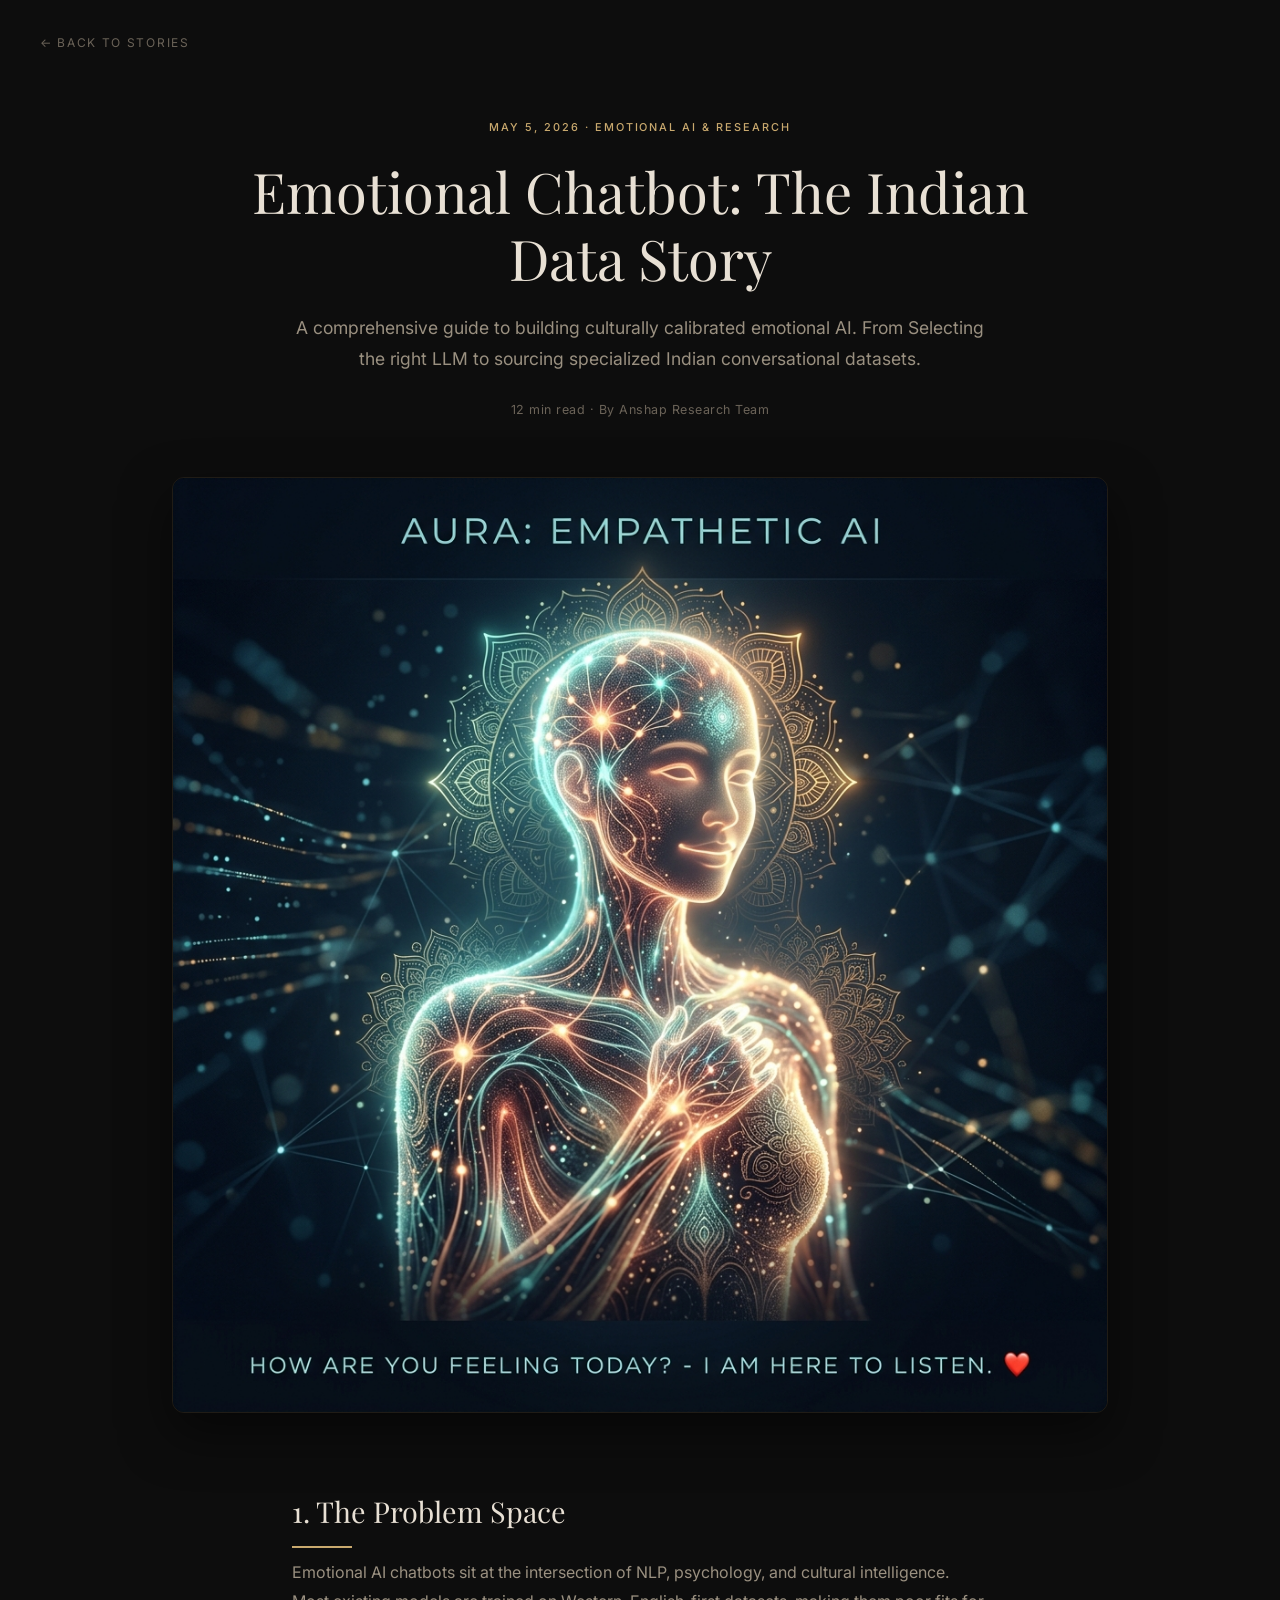
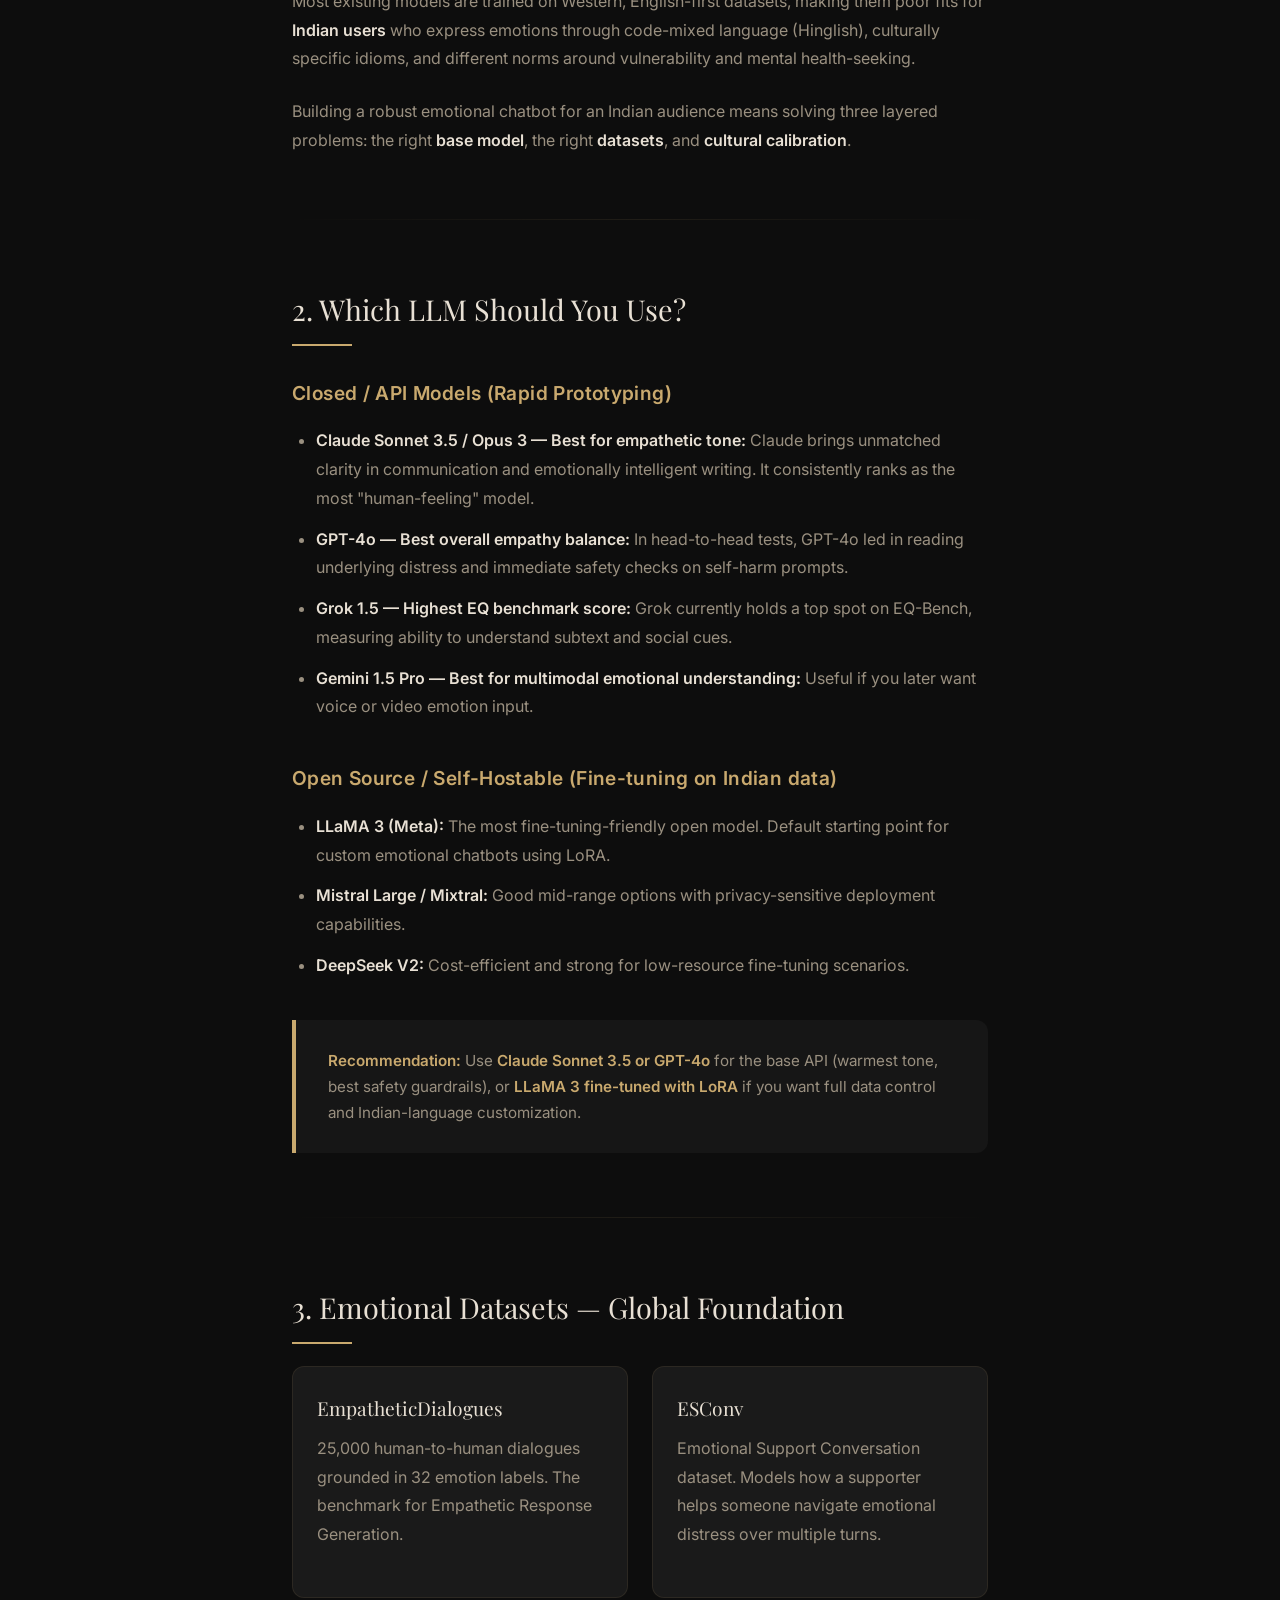
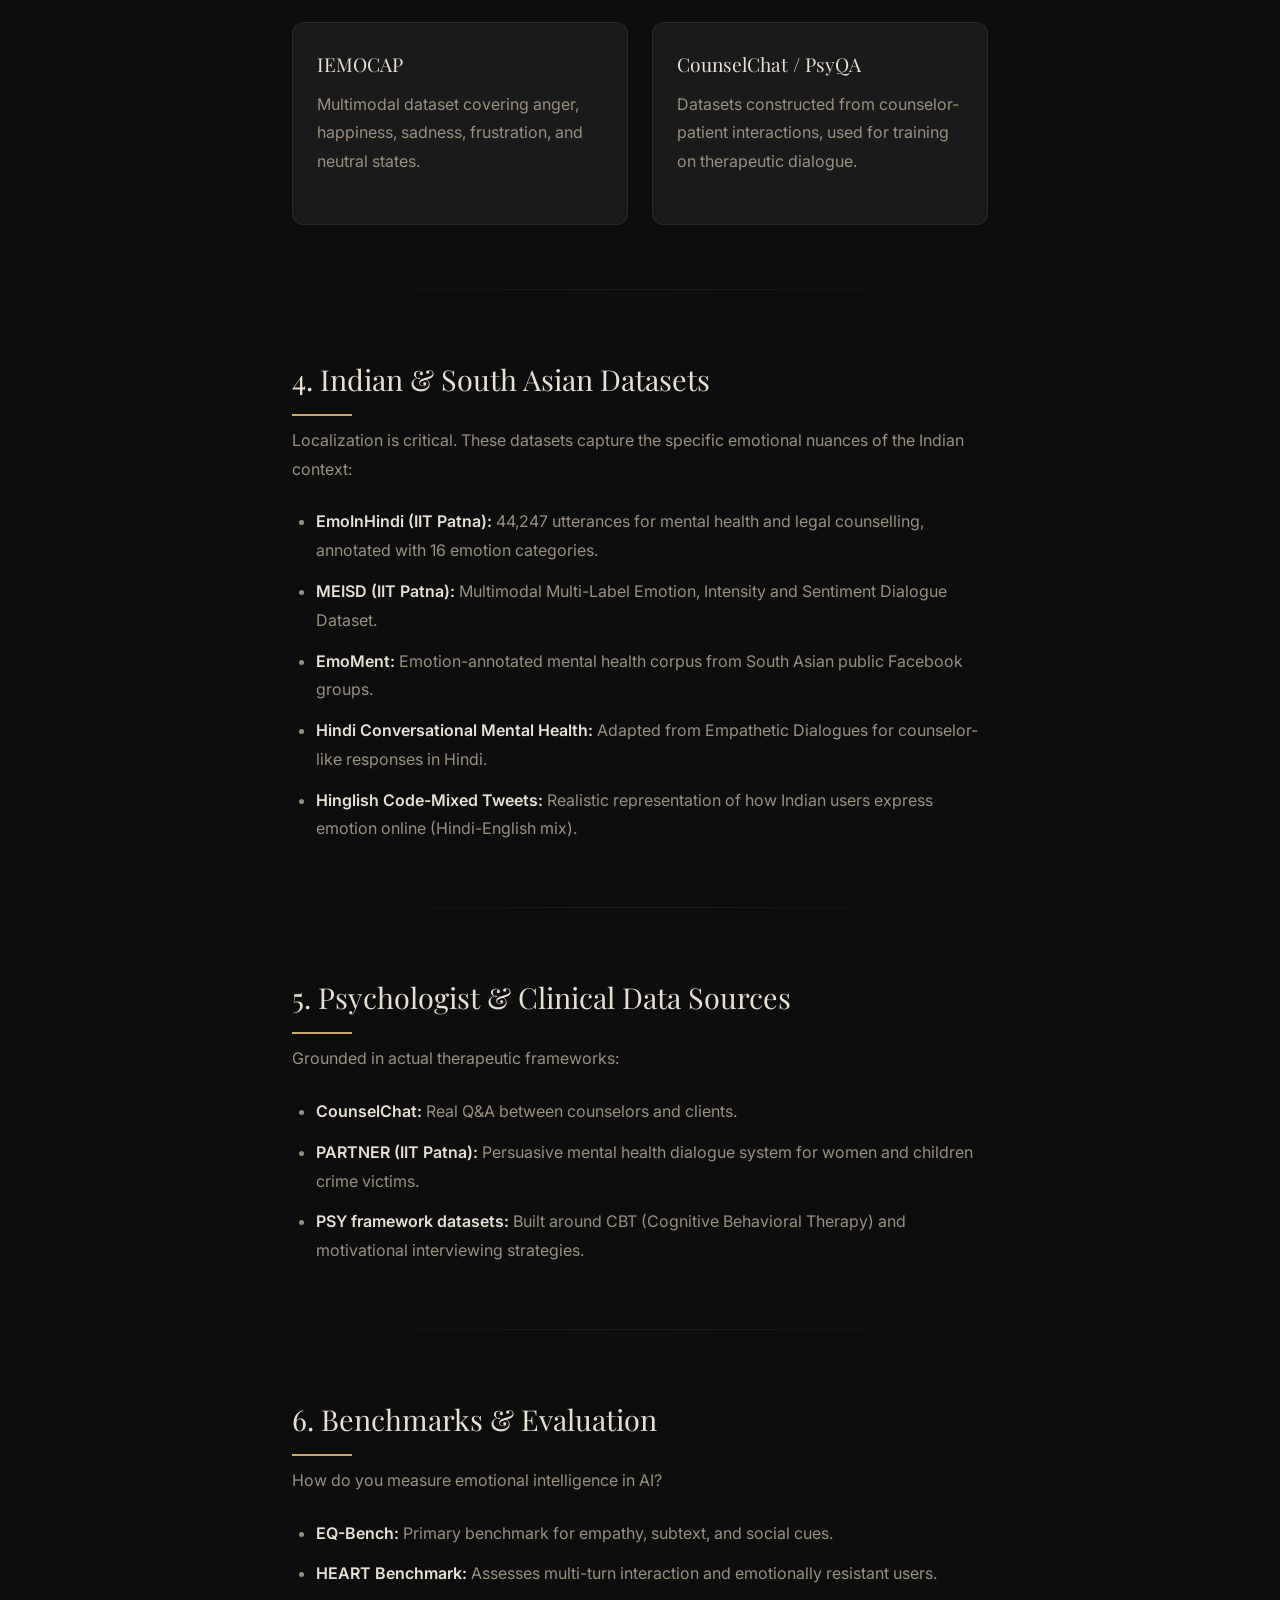
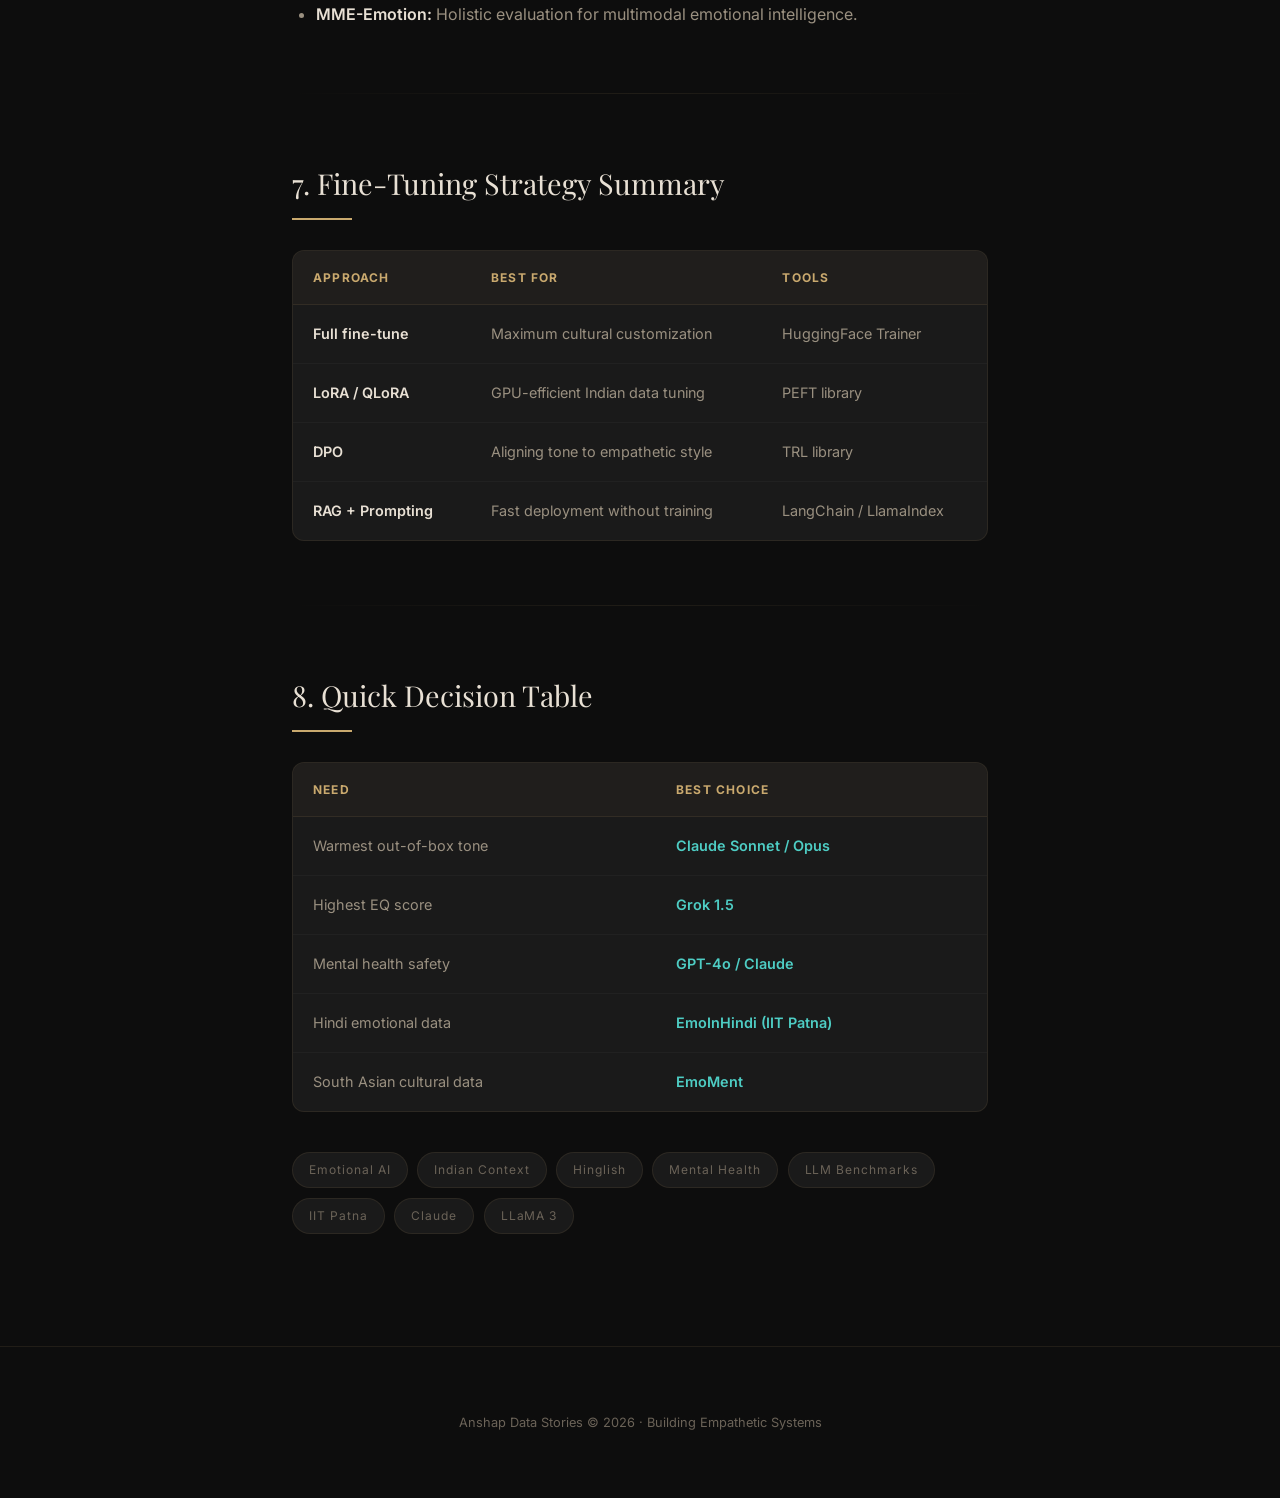
==== stories/emotional-chatbot/index.html @ f3577011 "feat: add emotional chatbot data story for Indian context" ====
<!DOCTYPE html>
<html lang="en">
<head>
  <meta charset="UTF-8" />
  <meta name="viewport" content="width=device-width, initial-scale=1.0" />
  <title>Emotional Chatbot: Data Story & Research Guide — Data Story</title>
  <meta name="description" content="A comprehensive guide to building emotional AI for the Indian context, covering models, datasets, and cultural calibration." />
  <link rel="preconnect" href="https://fonts.googleapis.com" />
  <link rel="preconnect" href="https://fonts.gstatic.com" crossorigin />
  <link href="https://fonts.googleapis.com/css2?family=Inter:wght@400;500;600&family=Playfair+Display:ital,wght@0,400;0,600;1,400&family=JetBrains+Mono:wght@400;500&display=swap" rel="stylesheet" />
  <link rel="icon" type="image/png" href="../../assets/favicon.png" />
  <style>
    /* ===== TOKENS (Space3 Dark Theme) ===== */
    :root {
      --bg: #0d0d0d;
      --bg-elevated: #161616;
      --bg-card: #1a1a1a;
      --text: #e8e0d4;
      --text-dim: #9a9080;
      --text-muted: #6b6358;
      --gold: #c9a96e;
      --gold-dim: #8a7340;
      --teal: #4ecdc4;
      --blue: #6882c4;
      --coral: #e07a5f;
      --green: #7ec8a0;
      --purple: #a78bfa;
      --pink: #f472b6;
      --border: rgba(201,169,110,0.1);
      --serif: 'Playfair Display', Georgia, serif;
      --sans: 'Inter', sans-serif;
      --mono: 'JetBrains Mono', monospace;
    }

    *, *::before, *::after { box-sizing: border-box; margin: 0; padding: 0; }
    html { scroll-behavior: smooth; }
    body {
      font-family: var(--sans);
      background: var(--bg);
      color: var(--text);
      line-height: 1.8;
      -webkit-font-smoothing: antialiased;
    }
    a { color: var(--gold); text-decoration: none; }
    a:hover { text-decoration: underline; }

    /* ===== BACK LINK ===== */
    .back-link {
      display: inline-flex;
      align-items: center;
      gap: 0.5rem;
      padding: 2rem 2.5rem;
      font-size: 0.75rem;
      letter-spacing: 0.14em;
      text-transform: uppercase;
      color: var(--text-muted);
      transition: color 0.2s;
    }
    .back-link:hover { color: var(--gold); text-decoration: none; }

    /* ===== HERO ===== */
    .hero {
      text-align: center;
      padding: 2rem 2rem 3.5rem;
      max-width: 900px;
      margin: 0 auto;
    }
    .hero .label {
      font-size: 0.68rem;
      font-weight: 500;
      letter-spacing: 0.18em;
      text-transform: uppercase;
      color: var(--gold);
      margin-bottom: 1.25rem;
    }
    .hero h1 {
      font-family: var(--serif);
      font-size: clamp(2rem, 5vw, 3.5rem);
      font-weight: 400;
      line-height: 1.2;
      margin-bottom: 1.25rem;
    }
    .hero .subtitle {
      font-size: 1.1rem;
      color: var(--text-dim);
      max-width: 700px;
      margin: 0 auto 1.5rem;
    }
    .hero .meta {
      font-size: 0.78rem;
      color: var(--text-muted);
      letter-spacing: 0.04em;
    }

    /* ===== HERO IMAGE ===== */
    .hero-image {
      max-width: 1000px;
      margin: 0 auto 4rem;
      padding: 0 2rem;
    }
    .hero-image img {
      width: 100%;
      border-radius: 12px;
      border: 1px solid var(--border);
      box-shadow: 0 20px 50px rgba(0,0,0,0.5);
    }

    /* ===== ARTICLE ===== */
    .article {
      max-width: 760px;
      margin: 0 auto;
      padding: 0 2rem 5rem;
    }

    .article h2 {
      font-family: var(--serif);
      font-size: 1.8rem;
      font-weight: 400;
      margin: 3.5rem 0 1.25rem;
      color: var(--text);
      position: relative;
    }
    .article h2::after {
      content: '';
      position: absolute;
      bottom: -10px;
      left: 0;
      width: 60px;
      height: 2px;
      background: var(--gold);
    }

    .article h3 {
      font-size: 1.2rem;
      font-weight: 600;
      margin: 2.5rem 0 1rem;
      color: var(--gold);
      letter-spacing: 0.02em;
    }

    .article p {
      margin-bottom: 1.5rem;
      color: var(--text-dim);
      font-size: 1rem;
    }

    .article ul, .article ol {
      padding-left: 1.5rem;
      margin-bottom: 1.5rem;
    }

    .article li {
      margin-bottom: 0.75rem;
      color: var(--text-dim);
      font-size: 1rem;
    }

    .article strong {
      color: var(--text);
      font-weight: 600;
    }

    /* ===== DIVIDER ===== */
    .divider {
      border: none;
      height: 1px;
      background: linear-gradient(90deg, transparent, var(--border), transparent);
      margin: 4rem 0;
    }

    /* ===== TABLES ===== */
    .table-wrap {
      overflow-x: auto;
      margin: 2.5rem 0;
      border-radius: 12px;
      border: 1px solid var(--border);
      background: var(--bg-card);
    }
    table {
      width: 100%;
      border-collapse: collapse;
      font-size: 0.9rem;
    }
    th {
      padding: 1rem 1.25rem;
      text-align: left;
      font-size: 0.75rem;
      letter-spacing: 0.1em;
      text-transform: uppercase;
      color: var(--gold);
      border-bottom: 1px solid var(--border);
      background: rgba(201,169,110,0.03);
    }
    td {
      padding: 1rem 1.25rem;
      color: var(--text-dim);
      border-bottom: 1px solid rgba(255,255,255,0.03);
    }
    tr:last-child td { border-bottom: none; }
    tbody tr:hover { background: rgba(201,169,110,0.04); }
    .highlight { color: var(--teal); font-weight: 600; }

    /* ===== CALLOUT ===== */
    .callout {
      background: var(--bg-elevated);
      border-left: 4px solid var(--gold);
      border-radius: 0 12px 12px 0;
      padding: 1.75rem 2rem;
      margin: 2.5rem 0;
      font-size: 0.95rem;
      color: var(--text-dim);
      line-height: 1.7;
    }
    .callout strong { color: var(--gold); }

    /* ===== GRID FOR DATASETS ===== */
    .dataset-grid {
      display: grid;
      grid-template-columns: repeat(auto-fit, minmax(300px, 1fr));
      gap: 1.5rem;
      margin: 2rem 0;
    }
    .dataset-card {
      background: var(--bg-card);
      border: 1px solid var(--border);
      border-radius: 12px;
      padding: 1.5rem;
      transition: transform 0.3s ease;
    }
    .dataset-card:hover {
      transform: translateY(-5px);
      border-color: rgba(201,169,110,0.2);
    }
    .dataset-name {
      font-family: var(--serif);
      font-size: 1.2rem;
      color: var(--text);
      margin-bottom: 0.5rem;
      display: block;
    }
    .dataset-desc {
      font-size: 0.9rem;
      color: var(--text-dim);
    }

    /* ===== TAGS ===== */
    .tag-list {
      display: flex;
      flex-wrap: wrap;
      gap: 0.6rem;
      margin: 2rem 0;
    }
    .tag {
      display: inline-block;
      padding: 0.4rem 1rem;
      background: var(--bg-card);
      border: 1px solid var(--border);
      border-radius: 24px;
      font-size: 0.75rem;
      letter-spacing: 0.08em;
      color: var(--text-muted);
      transition: all 0.2s;
    }
    .tag:hover {
      border-color: var(--gold);
      color: var(--gold);
    }

    /* ===== FOOTER ===== */
    .story-footer {
      text-align: center;
      padding: 4rem 2rem;
      border-top: 1px solid var(--border);
      color: var(--text-muted);
      font-size: 0.8rem;
    }

    /* ===== ANIMATIONS ===== */
    @keyframes fadeUp {
      from { opacity: 0; transform: translateY(20px); }
      to { opacity: 1; transform: translateY(0); }
    }
    .fade-in { animation: fadeUp 0.6s ease forwards; opacity: 0; }

    @media (max-width: 600px) {
      .hero { padding: 3rem 1.5rem; }
      .dataset-grid { grid-template-columns: 1fr; }
    }
  </style>
</head>
<body>

  <a href="../../index.html" class="back-link">← Back to stories</a>

  <!-- ===== HERO ===== -->
  <section class="hero fade-in">
    <p class="label">May 5, 2026 · Emotional AI & Research</p>
    <h1>Emotional Chatbot: The Indian Data Story</h1>
    <p class="subtitle">A comprehensive guide to building culturally calibrated emotional AI. From Selecting the right LLM to sourcing specialized Indian conversational datasets.</p>
    <p class="meta">12 min read · By Anshap Research Team</p>
  </section>

  <div class="hero-image fade-in">
    <img src="../../assets/emotional_chatbot_hero.png" alt="Emotional AI Visualization" />
  </div>

  <!-- ===== ARTICLE ===== -->
  <article class="article">

    <h2>1. The Problem Space</h2>
    <p>Emotional AI chatbots sit at the intersection of NLP, psychology, and cultural intelligence. Most existing models are trained on Western, English-first datasets, making them poor fits for <strong>Indian users</strong> who express emotions through code-mixed language (Hinglish), culturally specific idioms, and different norms around vulnerability and mental health-seeking.</p>
    <p>Building a robust emotional chatbot for an Indian audience means solving three layered problems: the right <strong>base model</strong>, the right <strong>datasets</strong>, and <strong>cultural calibration</strong>.</p>

    <hr class="divider" />

    <h2>2. Which LLM Should You Use?</h2>
    
    <h3>Closed / API Models (Rapid Prototyping)</h3>
    <ul>
      <li><strong>Claude Sonnet 3.5 / Opus 3 — Best for empathetic tone:</strong> Claude brings unmatched clarity in communication and emotionally intelligent writing. It consistently ranks as the most "human-feeling" model.</li>
      <li><strong>GPT-4o — Best overall empathy balance:</strong> In head-to-head tests, GPT-4o led in reading underlying distress and immediate safety checks on self-harm prompts.</li>
      <li><strong>Grok 1.5 — Highest EQ benchmark score:</strong> Grok currently holds a top spot on EQ-Bench, measuring ability to understand subtext and social cues.</li>
      <li><strong>Gemini 1.5 Pro — Best for multimodal emotional understanding:</strong> Useful if you later want voice or video emotion input.</li>
    </ul>

    <h3>Open Source / Self-Hostable (Fine-tuning on Indian data)</h3>
    <ul>
      <li><strong>LLaMA 3 (Meta):</strong> The most fine-tuning-friendly open model. Default starting point for custom emotional chatbots using LoRA.</li>
      <li><strong>Mistral Large / Mixtral:</strong> Good mid-range options with privacy-sensitive deployment capabilities.</li>
      <li><strong>DeepSeek V2:</strong> Cost-efficient and strong for low-resource fine-tuning scenarios.</li>
    </ul>

    <div class="callout">
      <strong>Recommendation:</strong> Use <strong>Claude Sonnet 3.5 or GPT-4o</strong> for the base API (warmest tone, best safety guardrails), or <strong>LLaMA 3 fine-tuned with LoRA</strong> if you want full data control and Indian-language customization.
    </div>

    <hr class="divider" />

    <h2>3. Emotional Datasets — Global Foundation</h2>
    <div class="dataset-grid">
      <div class="dataset-card">
        <span class="dataset-name">EmpatheticDialogues</span>
        <p class="dataset-desc">25,000 human-to-human dialogues grounded in 32 emotion labels. The benchmark for Empathetic Response Generation.</p>
      </div>
      <div class="dataset-card">
        <span class="dataset-name">ESConv</span>
        <p class="dataset-desc">Emotional Support Conversation dataset. Models how a supporter helps someone navigate emotional distress over multiple turns.</p>
      </div>
      <div class="dataset-card">
        <span class="dataset-name">IEMOCAP</span>
        <p class="dataset-desc">Multimodal dataset covering anger, happiness, sadness, frustration, and neutral states.</p>
      </div>
      <div class="dataset-card">
        <span class="dataset-name">CounselChat / PsyQA</span>
        <p class="dataset-desc">Datasets constructed from counselor-patient interactions, used for training on therapeutic dialogue.</p>
      </div>
    </div>

    <hr class="divider" />

    <h2>4. Indian & South Asian Datasets</h2>
    <p>Localization is critical. These datasets capture the specific emotional nuances of the Indian context:</p>
    <ul>
      <li><strong>EmoInHindi (IIT Patna):</strong> 44,247 utterances for mental health and legal counselling, annotated with 16 emotion categories.</li>
      <li><strong>MEISD (IIT Patna):</strong> Multimodal Multi-Label Emotion, Intensity and Sentiment Dialogue Dataset.</li>
      <li><strong>EmoMent:</strong> Emotion-annotated mental health corpus from South Asian public Facebook groups.</li>
      <li><strong>Hindi Conversational Mental Health:</strong> Adapted from Empathetic Dialogues for counselor-like responses in Hindi.</li>
      <li><strong>Hinglish Code-Mixed Tweets:</strong> Realistic representation of how Indian users express emotion online (Hindi-English mix).</li>
    </ul>

    <hr class="divider" />

    <h2>5. Psychologist & Clinical Data Sources</h2>
    <p>Grounded in actual therapeutic frameworks:</p>
    <ul>
      <li><strong>CounselChat:</strong> Real Q&A between counselors and clients.</li>
      <li><strong>PARTNER (IIT Patna):</strong> Persuasive mental health dialogue system for women and children crime victims.</li>
      <li><strong>PSY framework datasets:</strong> Built around CBT (Cognitive Behavioral Therapy) and motivational interviewing strategies.</li>
    </ul>

    <hr class="divider" />

    <h2>6. Benchmarks & Evaluation</h2>
    <p>How do you measure emotional intelligence in AI?</p>
    <ul>
      <li><strong>EQ-Bench:</strong> Primary benchmark for empathy, subtext, and social cues.</li>
      <li><strong>HEART Benchmark:</strong> Assesses multi-turn interaction and emotionally resistant users.</li>
      <li><strong>MME-Emotion:</strong> Holistic evaluation for multimodal emotional intelligence.</li>
    </ul>

    <hr class="divider" />

    <h2>7. Fine-Tuning Strategy Summary</h2>
    <div class="table-wrap">
      <table>
        <thead>
          <tr>
            <th>Approach</th>
            <th>Best For</th>
            <th>Tools</th>
          </tr>
        </thead>
        <tbody>
          <tr>
            <td><strong>Full fine-tune</strong></td>
            <td>Maximum cultural customization</td>
            <td>HuggingFace Trainer</td>
          </tr>
          <tr>
            <td><strong>LoRA / QLoRA</strong></td>
            <td>GPU-efficient Indian data tuning</td>
            <td>PEFT library</td>
          </tr>
          <tr>
            <td><strong>DPO</strong></td>
            <td>Aligning tone to empathetic style</td>
            <td>TRL library</td>
          </tr>
          <tr>
            <td><strong>RAG + Prompting</strong></td>
            <td>Fast deployment without training</td>
            <td>LangChain / LlamaIndex</td>
          </tr>
        </tbody>
      </table>
    </div>

    <hr class="divider" />

    <h2>8. Quick Decision Table</h2>
    <div class="table-wrap">
      <table>
        <thead>
          <tr>
            <th>Need</th>
            <th>Best Choice</th>
          </tr>
        </thead>
        <tbody>
          <tr>
            <td>Warmest out-of-box tone</td>
            <td class="highlight">Claude Sonnet / Opus</td>
          </tr>
          <tr>
            <td>Highest EQ score</td>
            <td class="highlight">Grok 1.5</td>
          </tr>
          <tr>
            <td>Mental health safety</td>
            <td class="highlight">GPT-4o / Claude</td>
          </tr>
          <tr>
            <td>Hindi emotional data</td>
            <td class="highlight">EmoInHindi (IIT Patna)</td>
          </tr>
          <tr>
            <td>South Asian cultural data</td>
            <td class="highlight">EmoMent</td>
          </tr>
        </tbody>
      </table>
    </div>

    <div class="tag-list">
      <span class="tag">Emotional AI</span>
      <span class="tag">Indian Context</span>
      <span class="tag">Hinglish</span>
      <span class="tag">Mental Health</span>
      <span class="tag">LLM Benchmarks</span>
      <span class="tag">IIT Patna</span>
      <span class="tag">Claude</span>
      <span class="tag">LLaMA 3</span>
    </div>

  </article>

  <footer class="story-footer">
    <p>Anshap Data Stories © 2026 · Building Empathetic Systems</p>
  </footer>

</body>
</html>
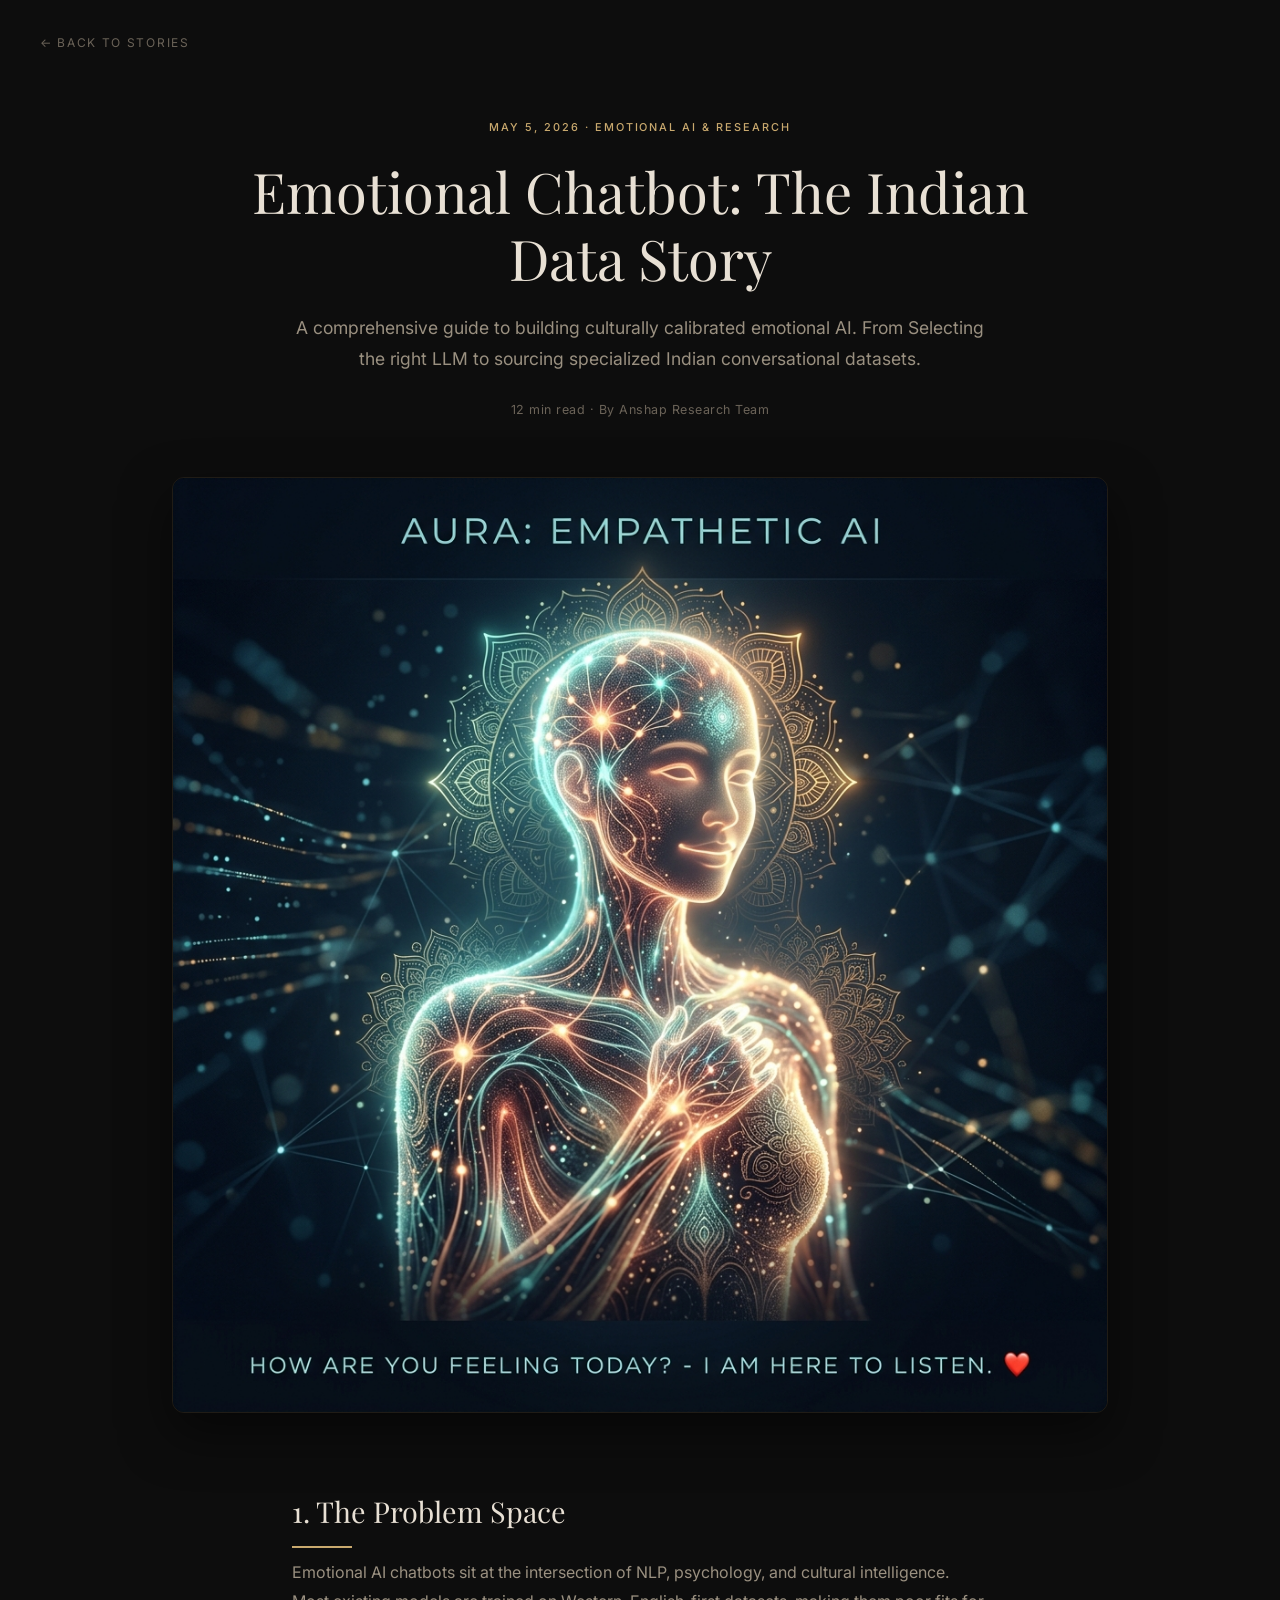
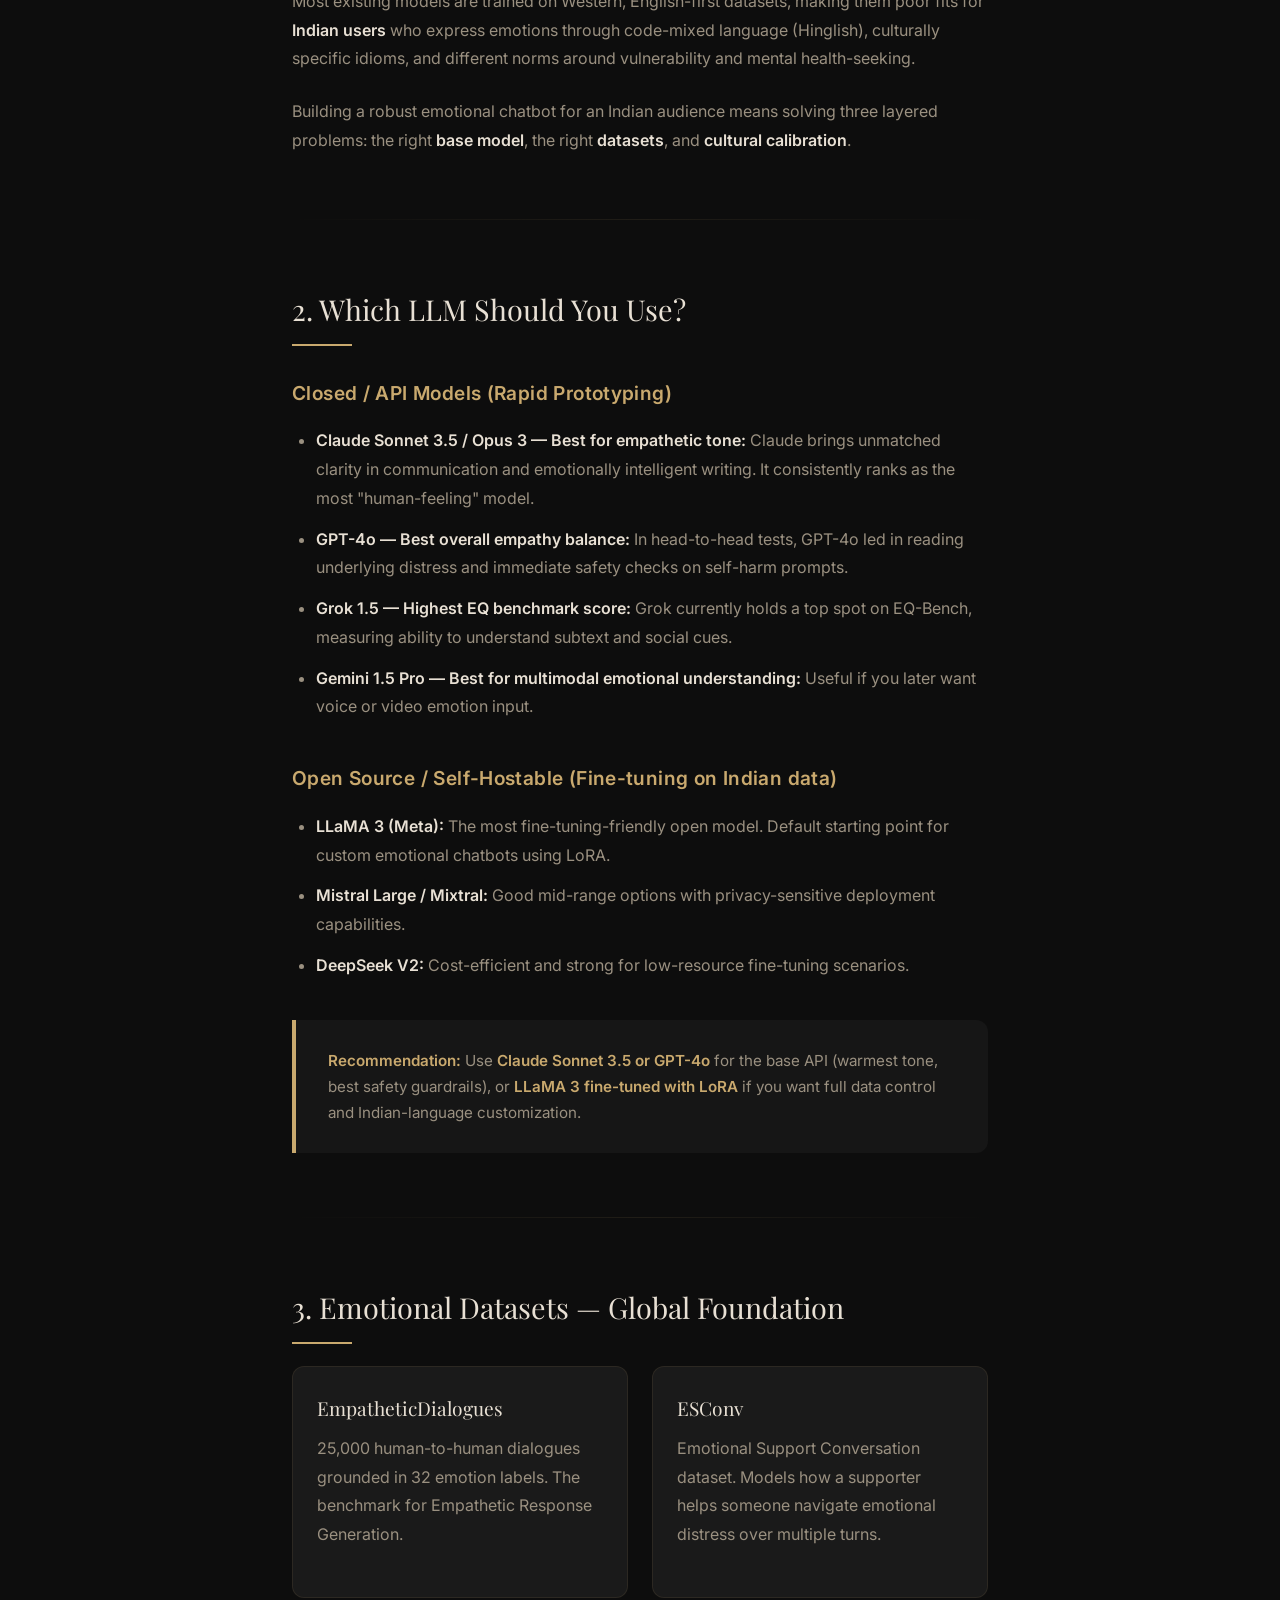
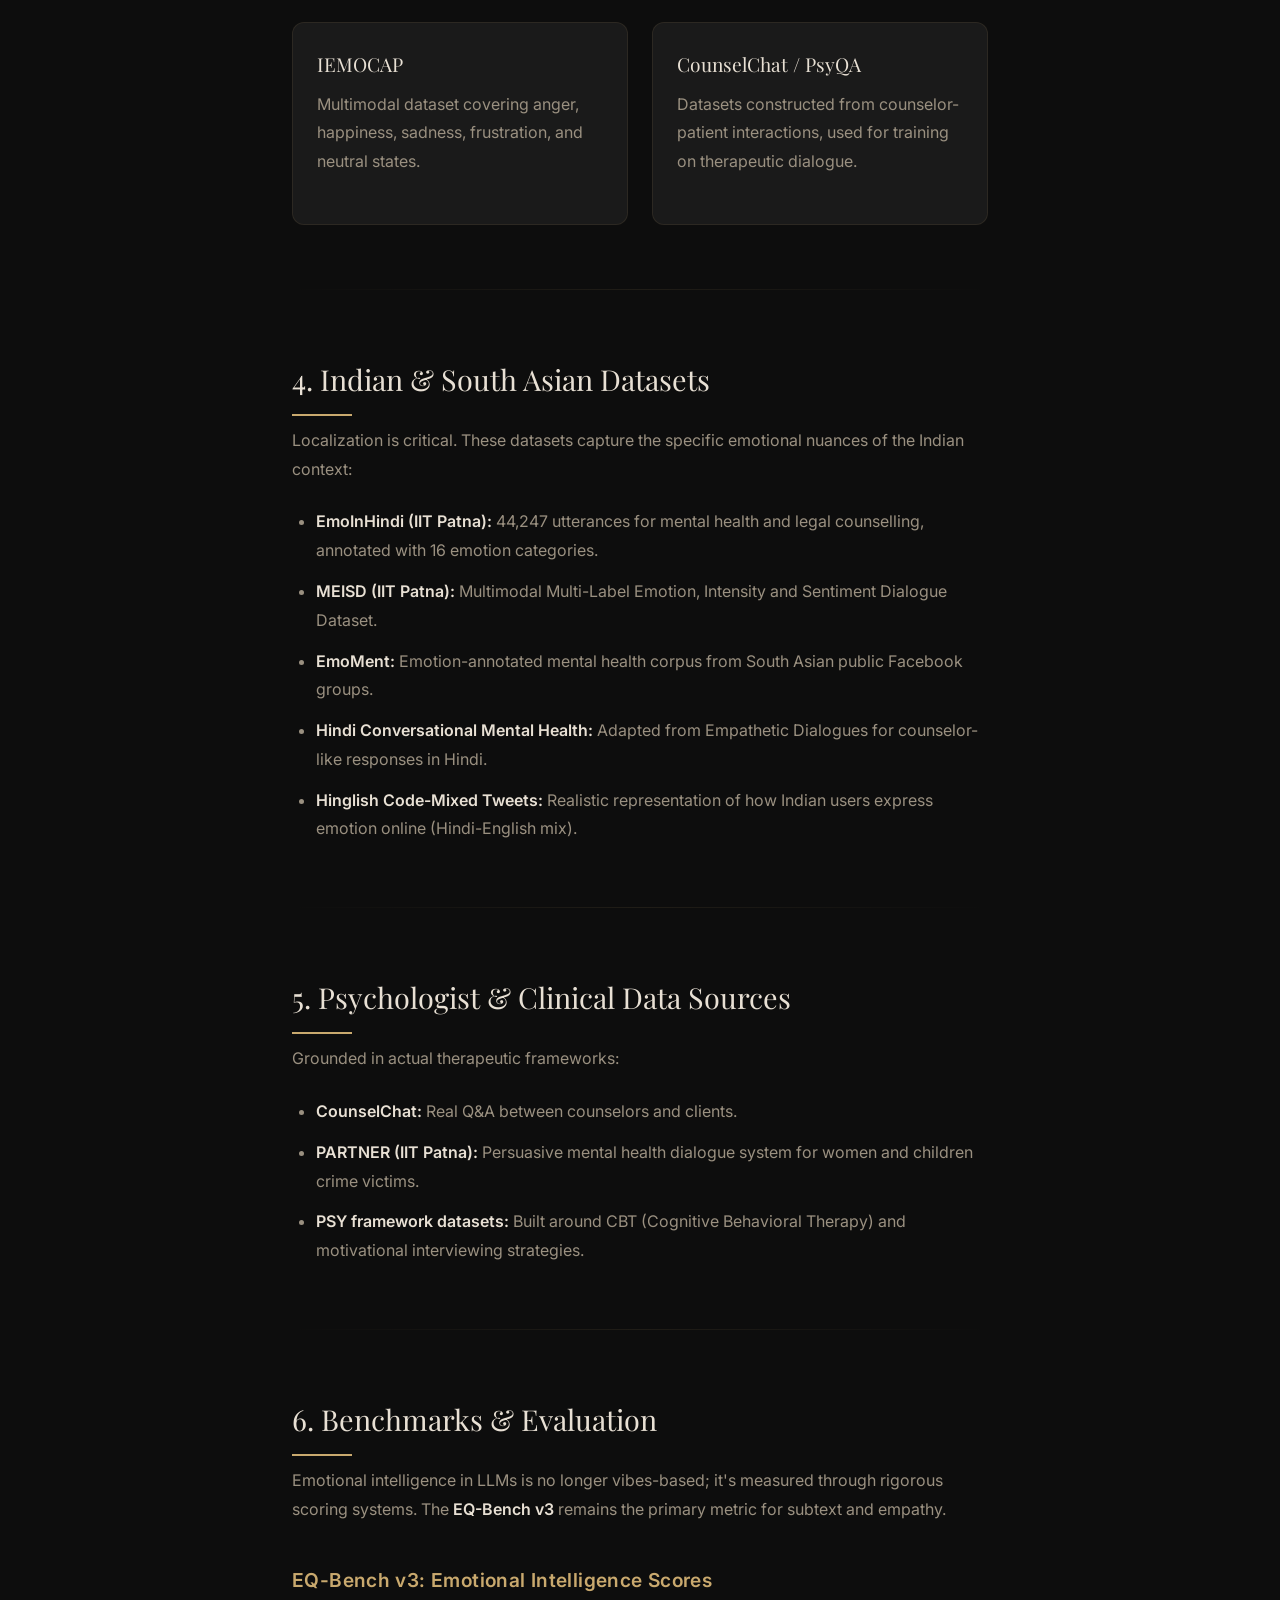
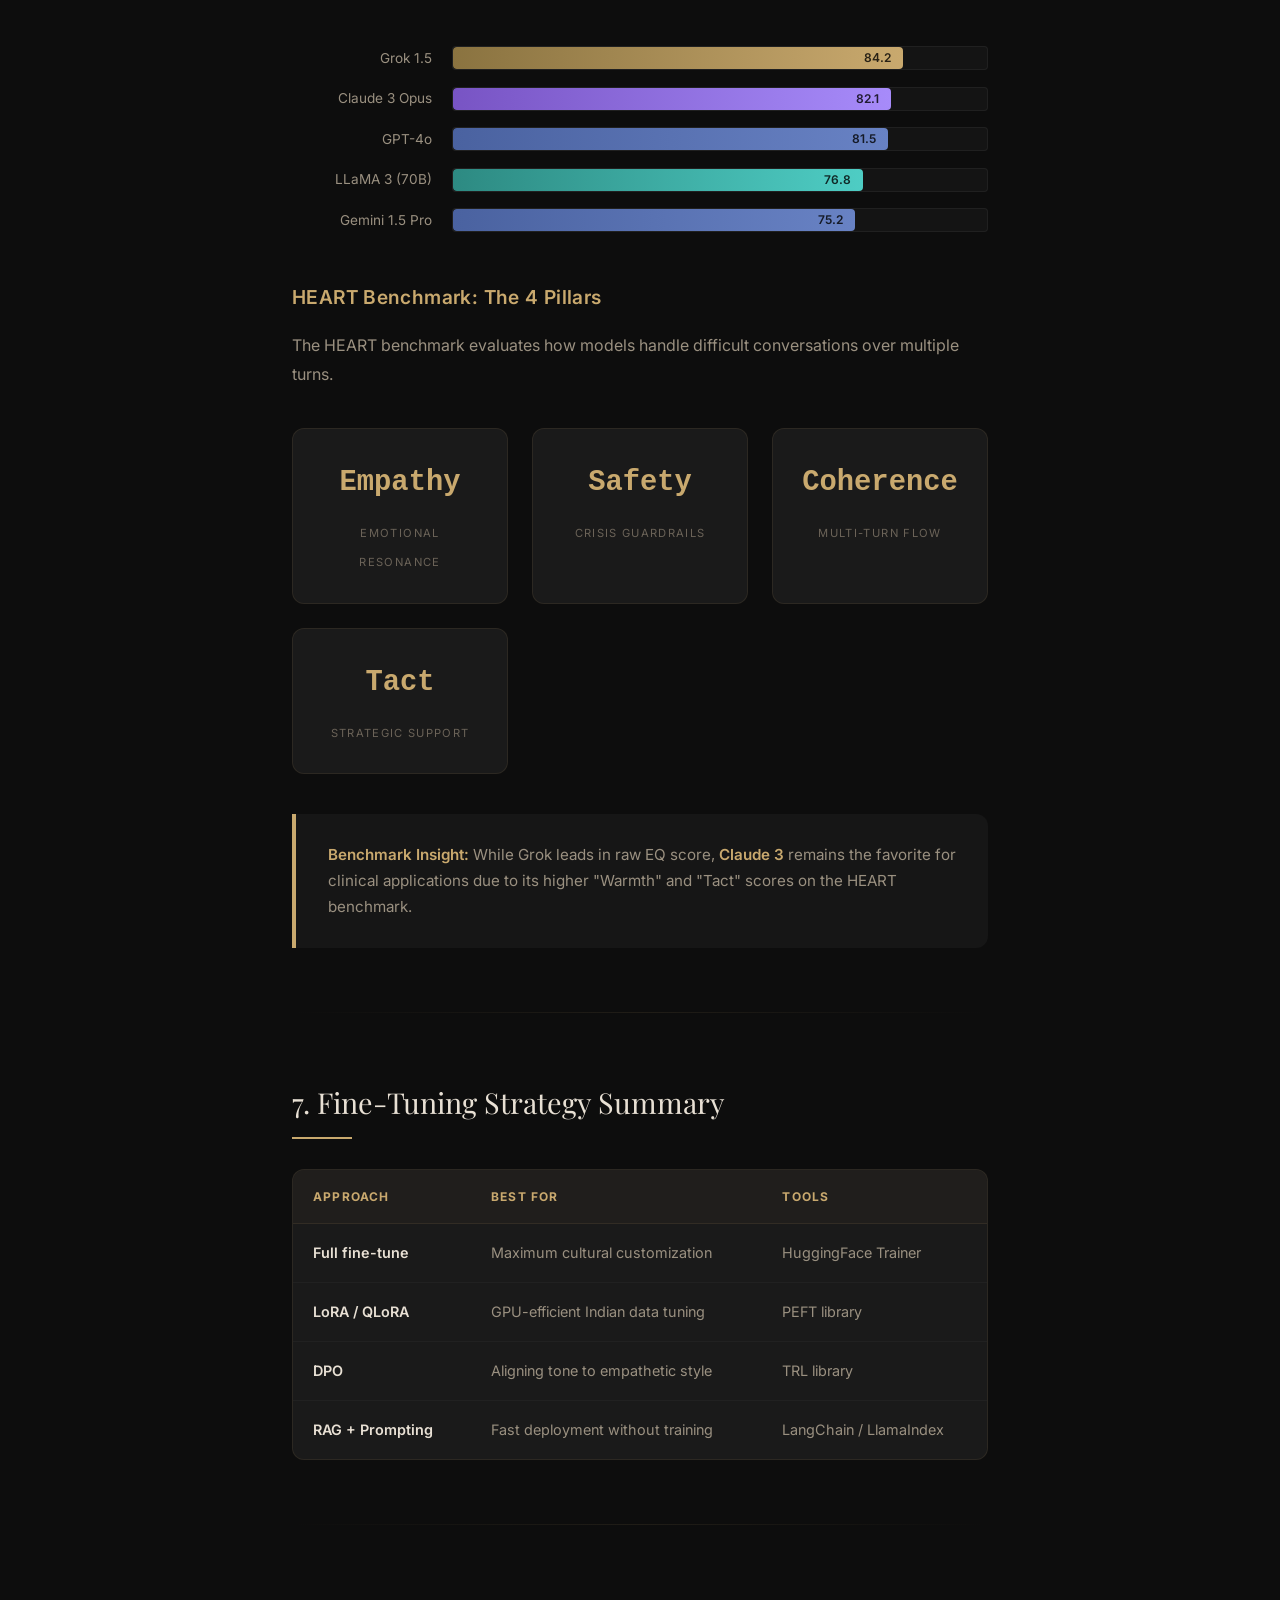
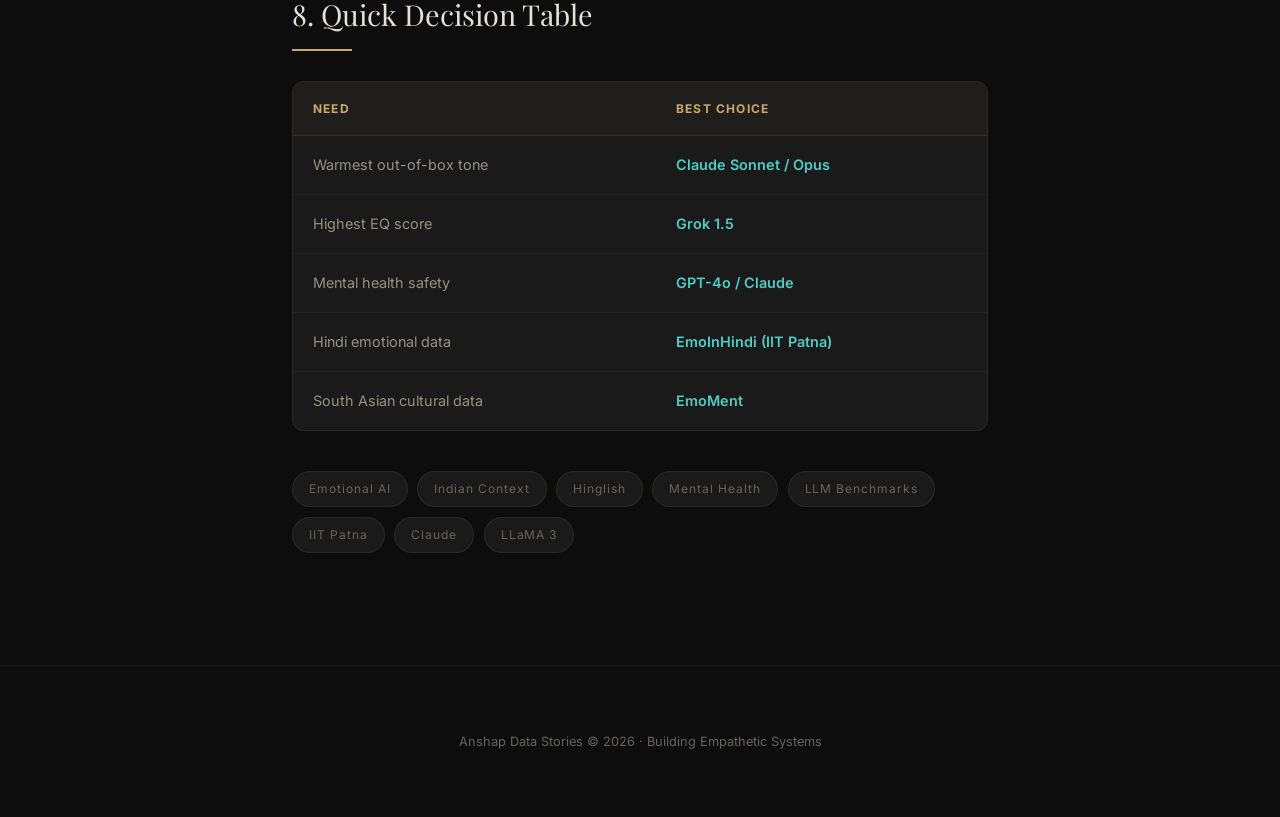
==== commit ef98bf32: "feat: add visual benchmarks and animations to emotional chatbot story" ====
--- a/stories/emotional-chatbot/index.html
+++ b/stories/emotional-chatbot/index.html
@@ -243,6 +243,81 @@
       color: var(--text-dim);
     }
 
+    /* ===== STAT GRID ===== */
+    .stat-grid {
+      display: grid;
+      grid-template-columns: repeat(auto-fit, minmax(180px, 1fr));
+      gap: 1.5rem;
+      margin: 2.5rem 0;
+    }
+    .stat-card {
+      background: var(--bg-card);
+      border: 1px solid var(--border);
+      border-radius: 12px;
+      padding: 1.75rem;
+      text-align: center;
+      transition: transform 0.3s ease, border-color 0.3s ease;
+    }
+    .stat-card:hover {
+      transform: translateY(-5px);
+      border-color: rgba(201,169,110,0.3);
+    }
+    .stat-card .value {
+      font-family: var(--mono);
+      font-size: 1.8rem;
+      font-weight: 600;
+      color: var(--gold);
+      display: block;
+      margin-bottom: 0.5rem;
+    }
+    .stat-card .label {
+      font-size: 0.7rem;
+      letter-spacing: 0.12em;
+      text-transform: uppercase;
+      color: var(--text-muted);
+    }
+
+    /* ===== BAR CHART ===== */
+    .bar-chart { margin: 3rem 0; }
+    .bar-row {
+      display: flex;
+      align-items: center;
+      gap: 1.25rem;
+      margin-bottom: 1rem;
+    }
+    .bar-label {
+      width: 140px;
+      flex-shrink: 0;
+      font-size: 0.85rem;
+      color: var(--text-dim);
+      text-align: right;
+    }
+    .bar-track {
+      flex: 1;
+      height: 24px;
+      background: rgba(255,255,255,0.03);
+      border-radius: 4px;
+      overflow: hidden;
+      border: 1px solid rgba(255,255,255,0.05);
+    }
+    .bar-fill {
+      height: 100%;
+      border-radius: 4px;
+      transition: width 1.2s cubic-bezier(0.4, 0, 0.2, 1);
+      display: flex;
+      align-items: center;
+      justify-content: flex-end;
+      padding-right: 12px;
+      font-size: 0.75rem;
+      font-weight: 600;
+      color: rgba(0,0,0,0.8);
+      width: 0%; /* Initial state for animation */
+    }
+    .bar-gold { background: linear-gradient(90deg, var(--gold-dim), var(--gold)); }
+    .bar-teal { background: linear-gradient(90deg, #2d8a82, var(--teal)); }
+    .bar-blue { background: linear-gradient(90deg, #4a62a0, var(--blue)); }
+    .bar-purple { background: linear-gradient(90deg, #7854c4, var(--purple)); }
+
     /* ===== TAGS ===== */
     .tag-list {
       display: flex;
@@ -381,12 +456,57 @@
     <hr class="divider" />
 
     <h2>6. Benchmarks & Evaluation</h2>
-    <p>How do you measure emotional intelligence in AI?</p>
-    <ul>
-      <li><strong>EQ-Bench:</strong> Primary benchmark for empathy, subtext, and social cues.</li>
-      <li><strong>HEART Benchmark:</strong> Assesses multi-turn interaction and emotionally resistant users.</li>
-      <li><strong>MME-Emotion:</strong> Holistic evaluation for multimodal emotional intelligence.</li>
-    </ul>
+    <p>Emotional intelligence in LLMs is no longer vibes-based; it's measured through rigorous scoring systems. The <strong>EQ-Bench v3</strong> remains the primary metric for subtext and empathy.</p>
+
+    <!-- EQ-Bench Visualization -->
+    <h3>EQ-Bench v3: Emotional Intelligence Scores</h3>
+    <div class="bar-chart" id="eq-chart">
+      <div class="bar-row">
+        <span class="bar-label">Grok 1.5</span>
+        <div class="bar-track"><div class="bar-fill bar-gold" data-width="84.2%">84.2</div></div>
+      </div>
+      <div class="bar-row">
+        <span class="bar-label">Claude 3 Opus</span>
+        <div class="bar-track"><div class="bar-fill bar-purple" data-width="82.1%">82.1</div></div>
+      </div>
+      <div class="bar-row">
+        <span class="bar-label">GPT-4o</span>
+        <div class="bar-track"><div class="bar-fill bar-blue" data-width="81.5%">81.5</div></div>
+      </div>
+      <div class="bar-row">
+        <span class="bar-label">LLaMA 3 (70B)</span>
+        <div class="bar-track"><div class="bar-fill bar-teal" data-width="76.8%">76.8</div></div>
+      </div>
+      <div class="bar-row">
+        <span class="bar-label">Gemini 1.5 Pro</span>
+        <div class="bar-track"><div class="bar-fill bar-blue" data-width="75.2%">75.2</div></div>
+      </div>
+    </div>
+
+    <h3>HEART Benchmark: The 4 Pillars</h3>
+    <p>The HEART benchmark evaluates how models handle difficult conversations over multiple turns.</p>
+    <div class="stat-grid">
+      <div class="stat-card">
+        <span class="value">Empathy</span>
+        <span class="label">Emotional Resonance</span>
+      </div>
+      <div class="stat-card">
+        <span class="value">Safety</span>
+        <span class="label">Crisis Guardrails</span>
+      </div>
+      <div class="stat-card">
+        <span class="value">Coherence</span>
+        <span class="label">Multi-turn Flow</span>
+      </div>
+      <div class="stat-card">
+        <span class="value">Tact</span>
+        <span class="label">Strategic Support</span>
+      </div>
+    </div>
+
+    <div class="callout">
+      <strong>Benchmark Insight:</strong> While Grok leads in raw EQ score, <strong>Claude 3</strong> remains the favorite for clinical applications due to its higher "Warmth" and "Tact" scores on the HEART benchmark.
+    </div>
 
     <hr class="divider" />
 
@@ -478,5 +598,19 @@
     <p>Anshap Data Stories © 2026 · Building Empathetic Systems</p>
   </footer>
 
+  <script>
+    // Animate bars on scroll
+    const bars = document.querySelectorAll('.bar-fill');
+    const observer = new IntersectionObserver(entries => {
+      entries.forEach(e => {
+        if (e.isIntersecting) {
+          e.target.style.width = e.target.dataset.width;
+          observer.unobserve(e.target);
+        }
+      });
+    }, { threshold: 0.2 });
+    bars.forEach(b => observer.observe(b));
+  </script>
+
 </body>
 </html>
